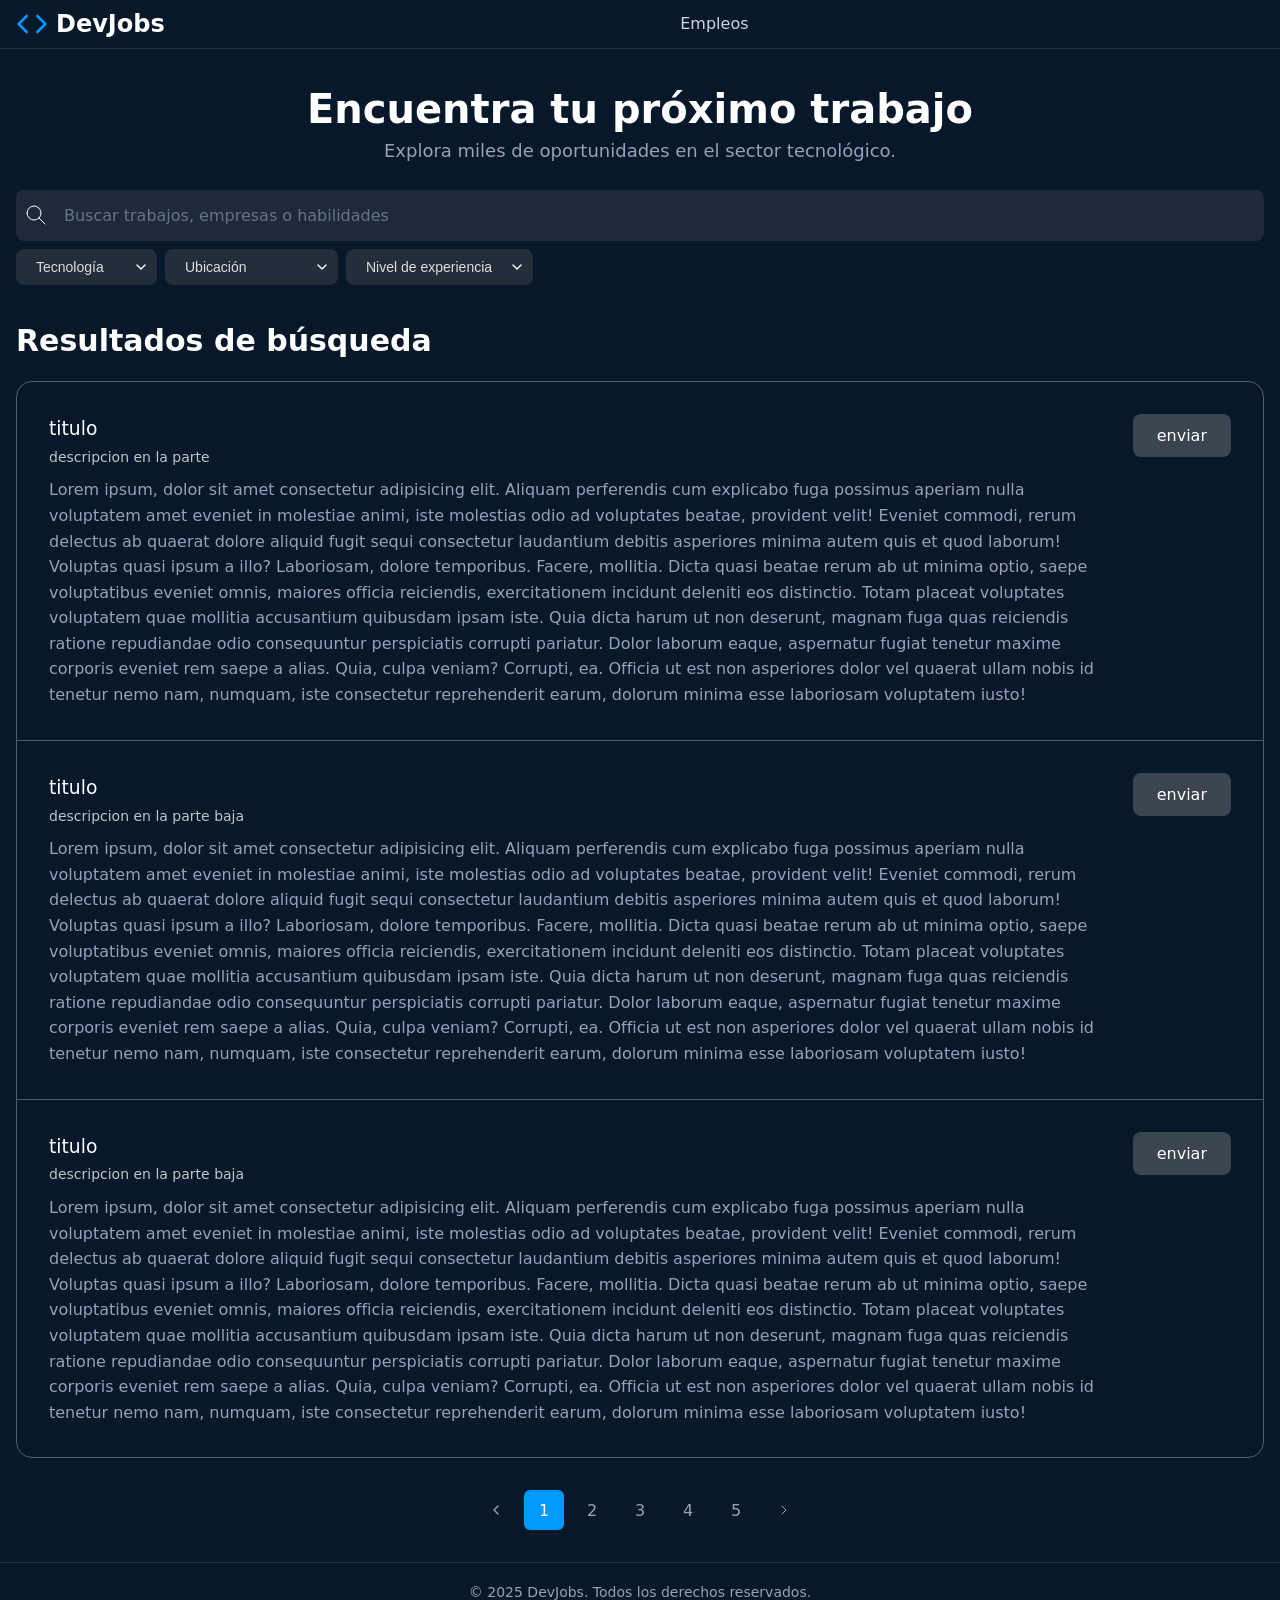
==== Ejercicio-1/empleos.html @ 97bbb2e2 "empezando con el ejercicio2" ====
<!DOCTYPE html>
<html lang="es">

<head>
  <title>DevJobs - Empleos</title>
  <meta charset="UTF-8" />
  <meta name="description" content="Listado con empleos y filtros para encontrar el trabajo de tus sueños.">

  <link rel="stylesheet" href="./styles.css" />

  <script type="module" src="./main.js"></script>
</head>

<body>
  <header>
    <h1>
      <svg fill="none" stroke="currentColor" stroke-linecap="round" stroke-linejoin="round" stroke-width="2"
        viewBox="0 0 24 24" xmlns="http://www.w3.org/2000/svg">
        <polyline points="16 18 22 12 16 6"></polyline>
        <polyline points="8 6 2 12 8 18"></polyline>
      </svg>
      DevJobs
    </h1>

    <nav>
      <!-- <a href="">
        Inicio
      </a> -->
      <a href="">Empleos</a>
    </nav>

    <div>
      <devjobs-avatar service="google" username="google.com" size="32">
      </devjobs-avatar>

      <devjobs-avatar service="google" username="netflix.com" size="32">
      </devjobs-avatar>

      <devjobs-avatar service="google" username="vercel.com" size="32">
      </devjobs-avatar>
    </div>
  </header>

  <main>
    <section class="jobs-search">
      <h1>Encuentra tu próximo trabajo</h1>
      <p>Explora miles de oportunidades en el sector tecnológico.</p>

      <form id="empleos-search-form" role="search">
        <div class="search-bar">
          <svg xmlns="http://www.w3.org/2000/svg" width="24" height="24" viewBox="0 0 24 24" fill="none"
            stroke="currentColor" stroke-width="1" stroke-linecap="round" stroke-linejoin="round"
            class="icon icon-tabler icons-tabler-outline icon-tabler-search">
            <path stroke="none" d="M0 0h24v24H0z" fill="none" />
            <path d="M10 10m-7 0a7 7 0 1 0 14 0a7 7 0 1 0 -14 0" />
            <path d="M21 21l-6 -6" />
          </svg>

          <input name="search" id="empleos-search-input" required type="text"
            placeholder="Buscar trabajos, empresas o habilidades">
        </div>

        <div class="search-filters">
          <select name="technology" id="filter-technology">
            <option value="">Tecnología</option>
            <optgroup label="Tecnologías populares">
              <option value="javascript">JavaScript</option>
              <option value="python">Python</option>
              <option value="react">React</option>
              <option value="nodejs">Node.js</option>
            </optgroup>
            <option value="java">Java</option>
            <hr />
            <option value="csharp">C#</option>
            <option value="c">C</option>
            <option value="c++">C++</option>
            <hr />
            <option value="ruby">Ruby</option>
            <option value="php">PHP</option>
          </select>

          <select name="location" id="filter-location">
            <option value="">Ubicación</option>
            <option value="remoto">Remoto</option>
            <option value="cdmx">Ciudad de México</option>
            <option value="guadalajara">Guadalajara</option>
            <option value="monterrey">Monterrey</option>
            <option value="barcelona">Barcelona</option>
          </select>

          <select name="experience-level" id="filter-experience-level">
            <option value="">Nivel de experiencia</option>
            <option value="junior">Junior</option>
            <option value="mid">Mid-level</option>
            <option value="senior">Senior</option>
            <option value="lead">Lead</option>
          </select>
        </div>
      </form>

      <span id="filter-selected-value"></span>
    </section>

    <section>
      <h2>Resultados de búsqueda</h2>

      <div class="jobs-listings">
        <!-- Aquí se insertan los empleos dinámicamente -->
         <article class="job-listing-card">
          <div>
            <h3>titulo</h3>
            <small>descripcion en la parte </small>
            <p>Lorem ipsum, dolor sit amet consectetur adipisicing elit. Aliquam perferendis cum explicabo fuga possimus aperiam nulla voluptatem amet eveniet in molestiae animi, iste molestias odio ad voluptates beatae, provident velit!
            Eveniet commodi, rerum delectus ab quaerat dolore aliquid fugit sequi consectetur laudantium debitis asperiores minima autem quis et quod laborum! Voluptas quasi ipsum a illo? Laboriosam, dolore temporibus. Facere, mollitia.
            Dicta quasi beatae rerum ab ut minima optio, saepe voluptatibus eveniet omnis, maiores officia reiciendis, exercitationem incidunt deleniti eos distinctio. Totam placeat voluptates voluptatem quae mollitia accusantium quibusdam ipsam iste.
            Quia dicta harum ut non deserunt, magnam fuga quas reiciendis ratione repudiandae odio consequuntur perspiciatis corrupti pariatur. Dolor laborum eaque, aspernatur fugiat tenetur maxime corporis eveniet rem saepe a alias.
            Quia, culpa veniam? Corrupti, ea. Officia ut est non asperiores dolor vel quaerat ullam nobis id tenetur nemo nam, numquam, iste consectetur reprehenderit earum, dolorum minima esse laboriosam voluptatem iusto!</p>
          </div>
          <button type="submit">enviar</button>
          
         </article>
         <article class="job-listing-card">
          <div>
            <h3>titulo</h3>
            <small>descripcion en la parte baja</small>
            <p>Lorem ipsum, dolor sit amet consectetur adipisicing elit. Aliquam perferendis cum explicabo fuga possimus aperiam nulla voluptatem amet eveniet in molestiae animi, iste molestias odio ad voluptates beatae, provident velit!
            Eveniet commodi, rerum delectus ab quaerat dolore aliquid fugit sequi consectetur laudantium debitis asperiores minima autem quis et quod laborum! Voluptas quasi ipsum a illo? Laboriosam, dolore temporibus. Facere, mollitia.
            Dicta quasi beatae rerum ab ut minima optio, saepe voluptatibus eveniet omnis, maiores officia reiciendis, exercitationem incidunt deleniti eos distinctio. Totam placeat voluptates voluptatem quae mollitia accusantium quibusdam ipsam iste.
            Quia dicta harum ut non deserunt, magnam fuga quas reiciendis ratione repudiandae odio consequuntur perspiciatis corrupti pariatur. Dolor laborum eaque, aspernatur fugiat tenetur maxime corporis eveniet rem saepe a alias.
            Quia, culpa veniam? Corrupti, ea. Officia ut est non asperiores dolor vel quaerat ullam nobis id tenetur nemo nam, numquam, iste consectetur reprehenderit earum, dolorum minima esse laboriosam voluptatem iusto!</p>
          </div>
          <button type="submit">enviar</button>
         </article>
         <article class="job-listing-card">
          <div>
            <h3>titulo</h3>
            <small>descripcion en la parte baja</small>
            <p>Lorem ipsum, dolor sit amet consectetur adipisicing elit. Aliquam perferendis cum explicabo fuga possimus aperiam nulla voluptatem amet eveniet in molestiae animi, iste molestias odio ad voluptates beatae, provident velit!
            Eveniet commodi, rerum delectus ab quaerat dolore aliquid fugit sequi consectetur laudantium debitis asperiores minima autem quis et quod laborum! Voluptas quasi ipsum a illo? Laboriosam, dolore temporibus. Facere, mollitia.
            Dicta quasi beatae rerum ab ut minima optio, saepe voluptatibus eveniet omnis, maiores officia reiciendis, exercitationem incidunt deleniti eos distinctio. Totam placeat voluptates voluptatem quae mollitia accusantium quibusdam ipsam iste.
            Quia dicta harum ut non deserunt, magnam fuga quas reiciendis ratione repudiandae odio consequuntur perspiciatis corrupti pariatur. Dolor laborum eaque, aspernatur fugiat tenetur maxime corporis eveniet rem saepe a alias.
            Quia, culpa veniam? Corrupti, ea. Officia ut est non asperiores dolor vel quaerat ullam nobis id tenetur nemo nam, numquam, iste consectetur reprehenderit earum, dolorum minima esse laboriosam voluptatem iusto!</p>
          </div>
          <button type="submit">enviar</button>
          
         </article>
         
      </div>

      <nav class="pagination">
        <a href="#"><svg width="16" height="16" viewBox="0 0 24 24" fill="none" stroke="currentColor" stroke-width="2"
            stroke-linecap="round" stroke-linejoin="round">
            <path stroke="none" d="M0 0h24v24H0z" fill="none" />
            <path d="M15 6l-6 6l6 6" />
          </svg></a>
        <a class="is-active" href="#">1</a>
        <a href="#">2</a>
        <a href="#">3</a>
        <a href="#">4</a>
        <a href="#">5</a>
        <a href="#"><svg width="16" height="16" viewBox="0 0 24 24" fill="none" stroke="currentColor" stroke-width="1.5"
            stroke-linecap="round" stroke-linejoin="round"
            class="icon icon-tabler icons-tabler-outline icon-tabler-chevron-right">
            <path stroke="none" d="M0 0h24v24H0z" fill="none" />
            <path d="M9 6l6 6l-6 6" />
          </svg></a>
      </nav>
    </section>
  </main>

  <footer style="padding-bottom: 2000px;">
    <small>&copy; 2025 DevJobs. Todos los derechos reservados.</small>
  </footer>
</body>

</html>
---- Ejercicio-1/styles.css ----
* {
  margin: 0;
  padding: 0;
  box-sizing: border-box;
}






:root {
  --primary: #3b4550;
  --primary-dark: #0a3d66;
  --primary-hover: #0d5ba8;
  --primary-light: #09f;
  --background: #06182a;
  --text-primary: #ffffff;
  --text-secondary: #cbd5e1;
  --text-muted: #94a3b8;
  --border: rgba(255, 255, 255, 0.1);
  --card-bg: #1e293b;
  --shadow: rgba(0, 0, 0, 0.3);
  --input-bg: #1e293b;
  --hsla-example: hsla(210, 100%, 56%, 1);
}










@font-face {
  font-family: 'Inter Variable';
  font-style: normal;
  font-display: swap;
  font-weight: 100 900;
  src: url(https://cdn.jsdelivr.net/fontsource/fonts/inter:vf@latest/latin-wght-normal.woff2) format('woff2-variations');
  unicode-range: U+0000-00FF,U+0131,U+0152-0153,U+02BB-02BC,U+02C6,U+02DA,U+02DC,U+0304,U+0308,U+0329,U+2000-206F,U+20AC,U+2122,U+2191,U+2193,U+2212,U+2215,U+FEFF,U+FFFD;
}










body {
  font-family: system-ui;
  background-color: var(--background);
  color: var(--text-primary);
  min-height: 100vh;
  display: flex;
  flex-direction: column;
  line-height: 1.6;
}



select {
  padding: 0.625rem 1.25rem;
  background-color: #242d3a;
  border: 0;
  border-radius: 0.5rem;
  font-size: 0.875rem;
  color: #ddd;
  cursor: pointer;
  transition: all 0.2s;
  appearance: none;
  background-image: url("data:image/svg+xml,%3Csvg xmlns='http://www.w3.org/2000/svg' width='16' height='16' viewBox='0 0 24 24' fill='none' stroke='white' stroke-width='2' stroke-linecap='round' stroke-linejoin='round'%3E%3Cpolyline points='6 9 12 15 18 9'/%3E%3C/svg%3E");
  background-repeat: no-repeat;
  background-position: right 0.5rem center;
  padding-right: 2.5rem;

  &:hover {
    background-color: var(--primary-hover);
    color: white;
  }

  &:focus {
    outline: 2px solid #1173d4;
    outline-offset: 2px;
  }
}









/* Títulos principales */
h1 {
  font-size: 1.5rem;
  line-height: 1.2;
  text-wrap: balance;
  display: flex;
  align-items: center;
  gap: 0.5rem;

  svg {
    width: 2rem;
    height: 2rem;
    color: var(--primary-light);
  }
}

h1 + p {
  text-wrap: balance;
  margin-bottom: 2rem
}

/* Header */
header {
  border-bottom: 1px solid var(--border);
  background: var(--background);
  padding: .5rem 1rem;
  display: flex;
  align-items: center;
  justify-content: space-between;
  gap: 2rem;

  h2 {
    font-size: 1.25rem;
    font-weight: 700;
    color: var(--text-primary);
  }
}

/* Navegación del header a otras páginas */
nav {
  align-items: center;
  gap: 1rem;
  display: flex;

  a {
    text-decoration: none;
    color: var(--text-secondary);
    transition: color 0.2s;
    font-weight: 500;

    &:hover, &:focus {
      color: var(--primary);
      outline: none;
    }
  }
}

/* Botones del Header */
header div a {
  padding: 0.5rem 1rem;
  border-radius: 0.5rem;
  background-color: #334155;
  color: var(--text-primary);
  display: inline-block;
  font-size: 0.875rem;
  font-weight: 700;
  text-decoration: none;
  /* TODO */
}

/* Hero */
main > section:nth-child(1) {
  height: 500px;
  text-align: center;
  display: flex;
  flex-direction: column;
  justify-content: center;
  align-items: center;

  h1 {
    padding-top: 36px;
  }

  & > img {
    position: absolute;
    width: 100%;
    height: 100%;
    object-fit: cover;
    z-index: -1;
    left: 0;
    right: 0;
    mask-image: linear-gradient(to bottom, rgba(16, 25, 34, 1) 5%, rgba(16, 25, 34, 0) 80%);
  }
}

/* Formulario de Búsqueda */
form {
  max-width: 42rem;
  width: 100%;
  margin: 0 auto;
  padding-inline: 1rem;
}

form > div {
  display: flex;
  align-items: center;
  background-color: var(--input-bg);
  border-radius: 0.5rem;
  box-shadow: 0 10px 15px -3px var(--shadow);
  padding: 0.5rem;
  gap: 0.5rem;
}

form span {
  padding-left: 0.75rem;
  color: var(--text-muted);
  display: flex;
  align-items: center;
  flex-shrink: 0;
}

form input[type="text"] {
  flex: 1;
  background: transparent;
  border: none;
  outline: none;
  color: var(--text-primary);
  padding: 0.75rem 0.5rem;
  font-size: 1rem;
  font-family: inherit;
}

form input[type="text"]::placeholder {
  color: #64748b;
}

button {
  padding: 0.75rem 1.5rem;
  border-radius: 0.5rem;
  background-color: var(--primary);
  color: white;
  font-weight: 400;
  border: none;
  cursor: pointer;
  transition: all 0.2s;
  font-family: inherit;
  font-size: 1rem;
  white-space: nowrap;

  &:hover, /* pseudo-clase que significa que el ratón está encima */
  &:focus { /* pseudo-clase que significa que el elemento tiene el foco */
    background-color: var(--primary-hover);
    outline: 2px solid white;
    outline-offset: 2px;
  }

  &:active { 
    transform: scale(0.90)
  }

  &:disabled {
    opacity: .5;
    pointer-events: none;
  }
}

/* Features Section */
main > section:nth-child(2) {
  padding-inline: 1rem;
  background-color: var(--background);
  padding-top: 2rem;

  & > header {
    gap: 2px;
    flex-direction: column;

    h2 {
      margin-bottom: 0;
    }

    p {
      opacity: .75;
    }
  }

  & > div {
    max-width: 1280px;
    margin: 0 auto;
  }
}

main > section:nth-child(2) h2 {
  font-size: 1.875rem;
  font-weight: 700;
  color: var(--text-primary);
  margin-bottom: 1rem;
}

main > section:nth-child(2) > div > div:first-child > p {
  font-size: 1.125rem;
  color: var(--text-muted);
  max-width: 42rem;
  margin: 0 auto;
}

/* Grid de Features */
main > section:nth-child(2) footer {
  display: grid;
  grid-template-columns: repeat(auto-fit, minmax(280px, 1fr));
  gap: 16px
}

/* Feature Cards */
/* article {
  background-color: var(--card-bg);
  padding: 2rem;
  margin-bottom: 16px;
  border-radius: 0.5rem;                   
  box-shadow: 0px 1px 3px 0 var(--shadow); 

  svg {
    color: var(--primary-light);          
    background: rgba(0, 153, 255, 0.3);  
    border-radius: 9999px;               
    width: 64px;                         
    height: 64px;                        
    padding: 16px;                       
  }

  h3 {
    font-weight: 500;
  }

  p {
    color: var(--text-muted);
  }
} */

/* Footer */
footer {
  background-color: var(--background);
  border-top: 1px solid var(--border);
  text-align: center;
  padding: 16px;

  small {
    color: var(--text-muted);
    font-size: 0.875rem;
  }
}

article {
  background-color: var(--card-bg);
  padding: 2rem;
  margin-bottom: 16px;
  border-radius: 0.5rem;
  box-shadow: 0px 1px 3px 0px rgba(0, 0, 0, 0.5);

  svg {
    color: var(--primary-light);
    background: rgba(0, 153, 255, .3);
    width: 64px;
    height: 64px;
    border-radius: 100%;
    padding: 16px;
  }

  p {
    color: var(--text-muted);
  }

  h3 {
    font-weight: 500;
  }
}

/* Jobs Search */
.jobs-search {
  margin: 0;
  padding: 0;
  height: auto !important;

  h1 {
    font-size: 2.5rem;
    margin-bottom: .25rem;
  }

  p {
    font-size: 1.125rem;
    color: var(--text-muted);
    margin-bottom: 1.5rem;
  }

  .search-bar {
    background: var(--input-bg);
    padding: .25rem .5rem;
  }

  .search-filters {
    display: flex;
    flex-wrap: wrap;
    margin-top: .5rem;
  }

  form {
    width: 100%;
    max-width: 1280px;
  }

  form div {
    background: none;
    box-shadow: none;
    padding: 0;
  }
}

.jobs-listings {
  border: 1px solid rgba(255, 255, 255, .3);
  border-radius: 1rem;

  .job-listing-card {
    background: none;
    box-shadow: none;
    border-radius: 0;
    border-bottom: 1px solid rgba(255, 255, 255, .3);
    margin: 0;

    display: flex; /* valor original */
    align-items: start;
    gap: 1rem;

    &.is-hidden {
      display: none;
    }

    small {
      font-size: .875rem;
      opacity: .75;
    }

    p {
      margin-top: 0.5rem
    }

    &:last-child {
      border-bottom: none;
    }
  }
}

.pagination {
  display: flex;
  justify-content: center;
  gap: 0.5rem;
  margin-block: 2rem;

  a {
    display: flex;
    align-items: center;
    justify-content: center;
    width: 2.5rem;
    height: 2.5rem;
    text-decoration: none;
    color: var(--text-muted);
    border-radius: 0.375rem;
    transition: all .3s;

    &:hover, &:focus {
      background-color: #fff;
    }

    &:active {
      transform: scale(0.90);
    }

    &.is-active {
      background-color: var(--primary-light);
      color: white;
      pointer-events: none;
    }
  }
}

.button-apply-job {
  background: #09f;

  &.is-applied {
    background: #4caf50;
    pointer-events: none;
  }
}
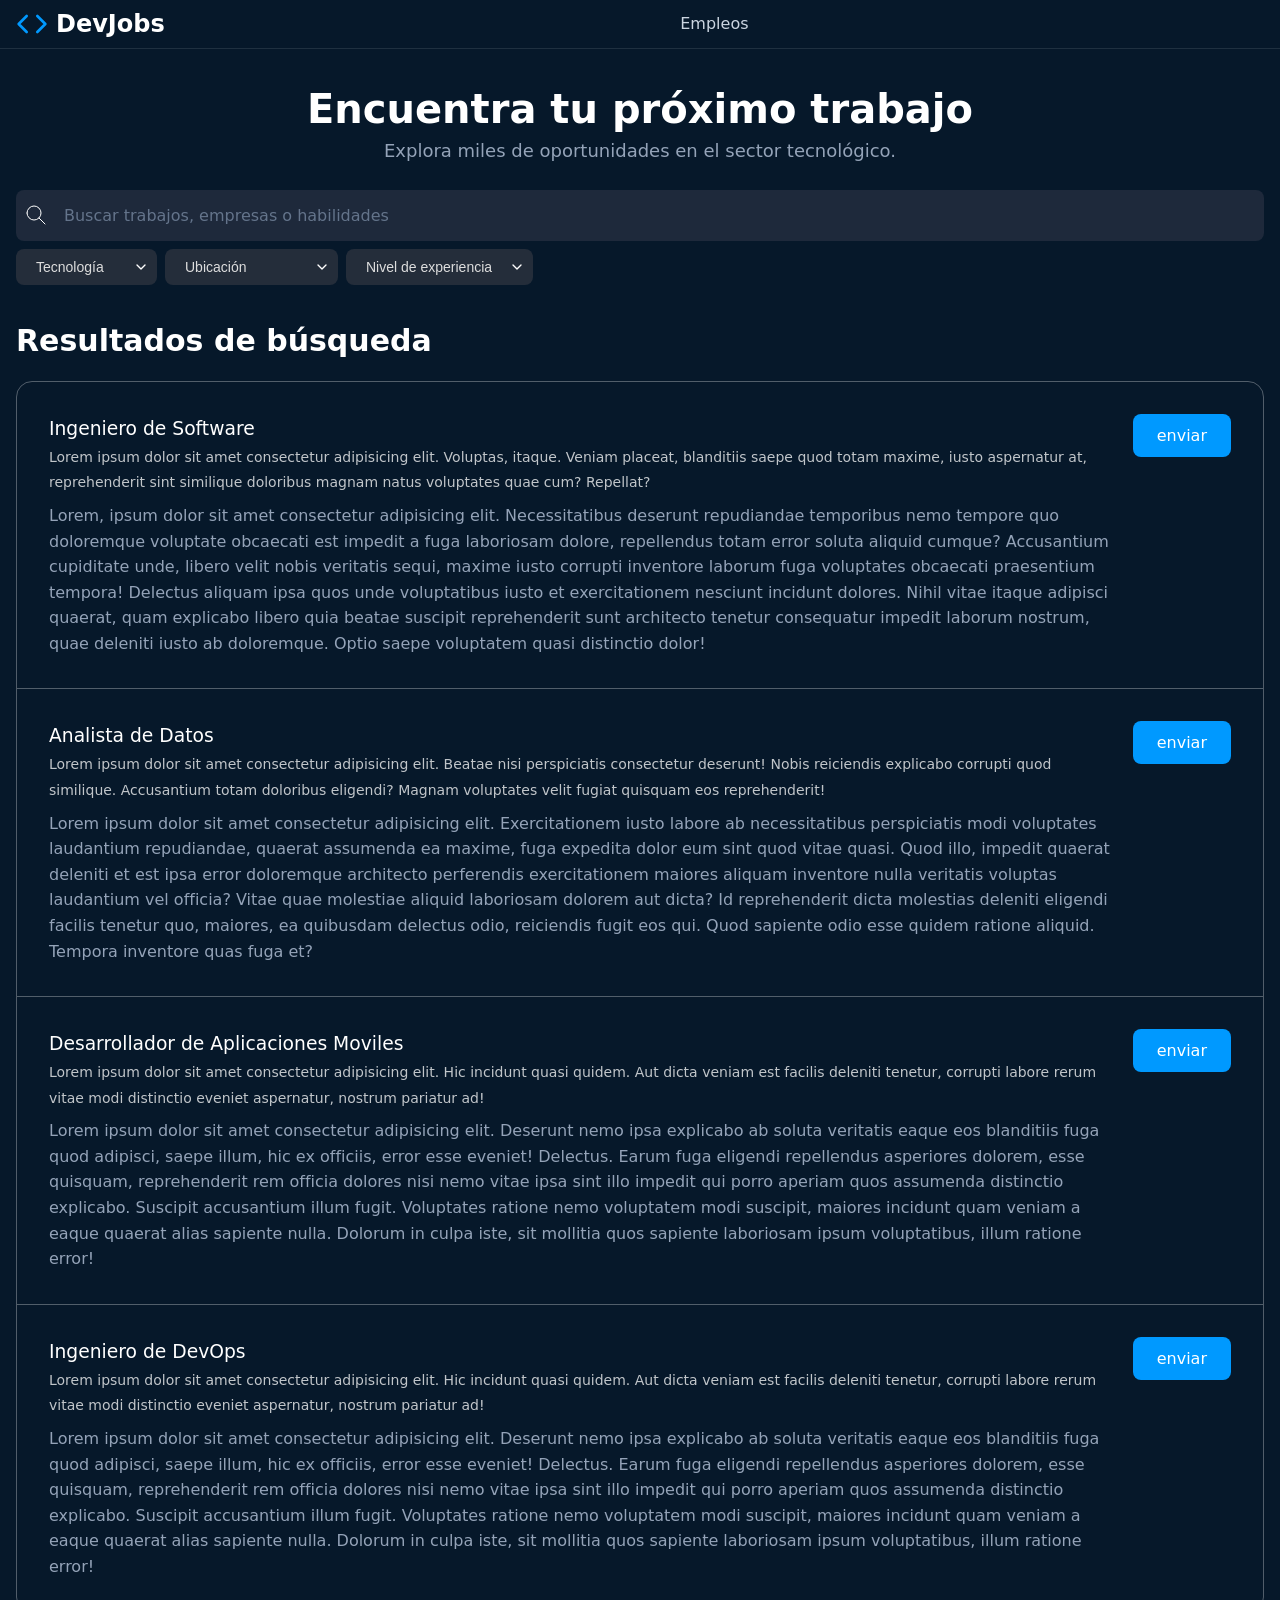
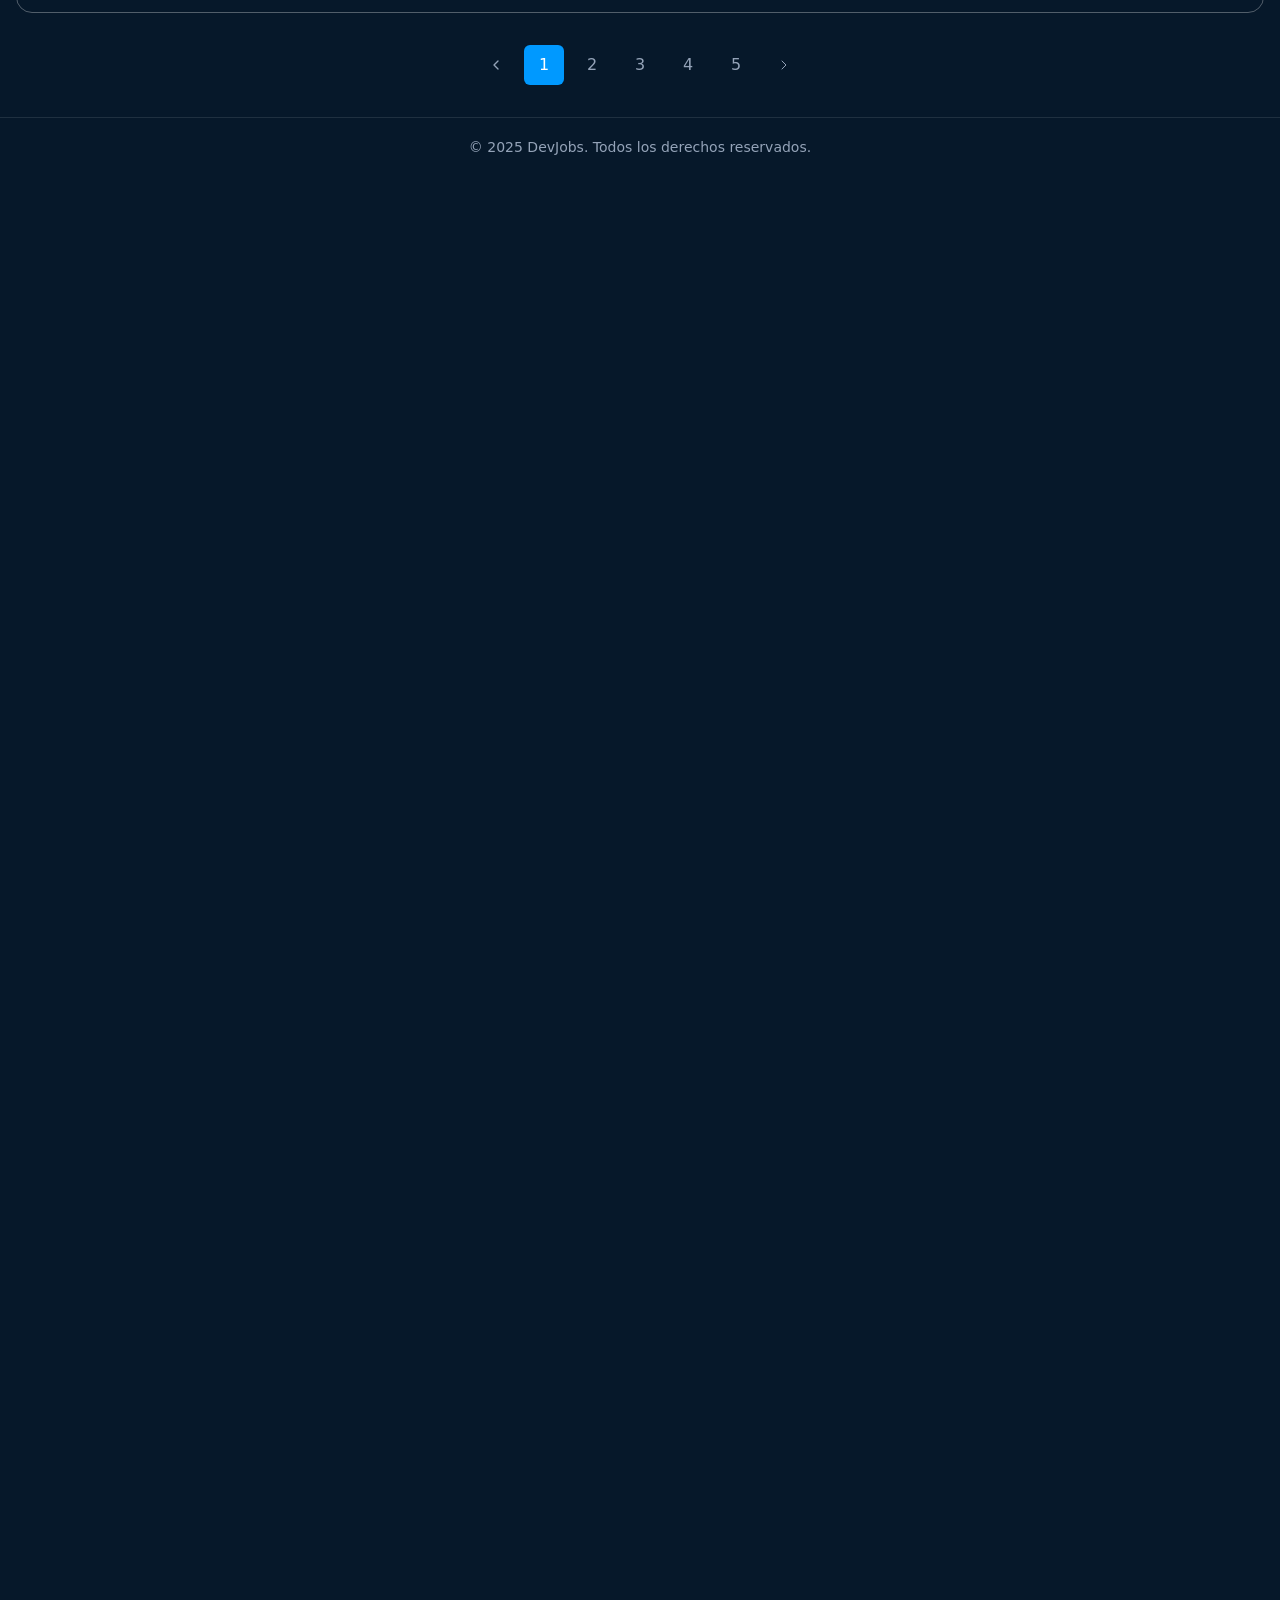
==== commit 1111797f: "areglo a medias" ====
--- a/Ejercicio-1/empleos.html
+++ b/Ejercicio-1/empleos.html
@@ -108,42 +108,51 @@
         <!-- Aquí se insertan los empleos dinámicamente -->
          <article class="job-listing-card">
           <div>
-            <h3>titulo</h3>
-            <small>descripcion en la parte </small>
-            <p>Lorem ipsum, dolor sit amet consectetur adipisicing elit. Aliquam perferendis cum explicabo fuga possimus aperiam nulla voluptatem amet eveniet in molestiae animi, iste molestias odio ad voluptates beatae, provident velit!
-            Eveniet commodi, rerum delectus ab quaerat dolore aliquid fugit sequi consectetur laudantium debitis asperiores minima autem quis et quod laborum! Voluptas quasi ipsum a illo? Laboriosam, dolore temporibus. Facere, mollitia.
-            Dicta quasi beatae rerum ab ut minima optio, saepe voluptatibus eveniet omnis, maiores officia reiciendis, exercitationem incidunt deleniti eos distinctio. Totam placeat voluptates voluptatem quae mollitia accusantium quibusdam ipsam iste.
-            Quia dicta harum ut non deserunt, magnam fuga quas reiciendis ratione repudiandae odio consequuntur perspiciatis corrupti pariatur. Dolor laborum eaque, aspernatur fugiat tenetur maxime corporis eveniet rem saepe a alias.
-            Quia, culpa veniam? Corrupti, ea. Officia ut est non asperiores dolor vel quaerat ullam nobis id tenetur nemo nam, numquam, iste consectetur reprehenderit earum, dolorum minima esse laboriosam voluptatem iusto!</p>
+            <h3>Ingeniero de Software</h3>
+            <small>Lorem ipsum dolor sit amet consectetur adipisicing elit. Voluptas, itaque. Veniam placeat, blanditiis saepe quod totam maxime, iusto aspernatur at, reprehenderit sint similique doloribus magnam natus voluptates quae cum? Repellat?</small>
+            <p>Lorem, ipsum dolor sit amet consectetur adipisicing elit. Necessitatibus deserunt repudiandae temporibus nemo tempore quo doloremque voluptate obcaecati est impedit a fuga laboriosam dolore, repellendus totam error soluta aliquid cumque?
+            Accusantium cupiditate unde, libero velit nobis veritatis sequi, maxime iusto corrupti inventore laborum fuga voluptates obcaecati praesentium tempora! Delectus aliquam ipsa quos unde voluptatibus iusto et exercitationem nesciunt incidunt dolores.
+            Nihil vitae itaque adipisci quaerat, quam explicabo libero quia beatae suscipit reprehenderit sunt architecto tenetur consequatur impedit laborum nostrum, quae deleniti iusto ab doloremque. Optio saepe voluptatem quasi distinctio dolor!</p>
           </div>
-          <button type="submit">enviar</button>
+          <button type="submit"  class="button-apply-job">enviar</button>
           
+
          </article>
          <article class="job-listing-card">
           <div>
-            <h3>titulo</h3>
-            <small>descripcion en la parte baja</small>
-            <p>Lorem ipsum, dolor sit amet consectetur adipisicing elit. Aliquam perferendis cum explicabo fuga possimus aperiam nulla voluptatem amet eveniet in molestiae animi, iste molestias odio ad voluptates beatae, provident velit!
-            Eveniet commodi, rerum delectus ab quaerat dolore aliquid fugit sequi consectetur laudantium debitis asperiores minima autem quis et quod laborum! Voluptas quasi ipsum a illo? Laboriosam, dolore temporibus. Facere, mollitia.
-            Dicta quasi beatae rerum ab ut minima optio, saepe voluptatibus eveniet omnis, maiores officia reiciendis, exercitationem incidunt deleniti eos distinctio. Totam placeat voluptates voluptatem quae mollitia accusantium quibusdam ipsam iste.
-            Quia dicta harum ut non deserunt, magnam fuga quas reiciendis ratione repudiandae odio consequuntur perspiciatis corrupti pariatur. Dolor laborum eaque, aspernatur fugiat tenetur maxime corporis eveniet rem saepe a alias.
-            Quia, culpa veniam? Corrupti, ea. Officia ut est non asperiores dolor vel quaerat ullam nobis id tenetur nemo nam, numquam, iste consectetur reprehenderit earum, dolorum minima esse laboriosam voluptatem iusto!</p>
+            <h3>Analista de Datos</h3>
+            <small>Lorem ipsum dolor sit amet consectetur adipisicing elit. Beatae nisi perspiciatis consectetur deserunt! Nobis reiciendis explicabo corrupti quod similique. Accusantium totam doloribus eligendi? Magnam voluptates velit fugiat quisquam eos reprehenderit!</small>
+            <p>Lorem ipsum dolor sit amet consectetur adipisicing elit. Exercitationem iusto labore ab necessitatibus perspiciatis modi voluptates laudantium repudiandae, quaerat assumenda ea maxime, fuga expedita dolor eum sint quod vitae quasi.
+            Quod illo, impedit quaerat deleniti et est ipsa error doloremque architecto perferendis exercitationem maiores aliquam inventore nulla veritatis voluptas laudantium vel officia? Vitae quae molestiae aliquid laboriosam dolorem aut dicta?
+            Id reprehenderit dicta molestias deleniti eligendi facilis tenetur quo, maiores, ea quibusdam delectus odio, reiciendis fugit eos qui. Quod sapiente odio esse quidem ratione aliquid. Tempora inventore quas fuga et?</p>
           </div>
-          <button type="submit">enviar</button>
+          <button type="submit" class="button-apply-job">enviar</button>
          </article>
+
+
          <article class="job-listing-card">
           <div>
-            <h3>titulo</h3>
-            <small>descripcion en la parte baja</small>
-            <p>Lorem ipsum, dolor sit amet consectetur adipisicing elit. Aliquam perferendis cum explicabo fuga possimus aperiam nulla voluptatem amet eveniet in molestiae animi, iste molestias odio ad voluptates beatae, provident velit!
-            Eveniet commodi, rerum delectus ab quaerat dolore aliquid fugit sequi consectetur laudantium debitis asperiores minima autem quis et quod laborum! Voluptas quasi ipsum a illo? Laboriosam, dolore temporibus. Facere, mollitia.
-            Dicta quasi beatae rerum ab ut minima optio, saepe voluptatibus eveniet omnis, maiores officia reiciendis, exercitationem incidunt deleniti eos distinctio. Totam placeat voluptates voluptatem quae mollitia accusantium quibusdam ipsam iste.
-            Quia dicta harum ut non deserunt, magnam fuga quas reiciendis ratione repudiandae odio consequuntur perspiciatis corrupti pariatur. Dolor laborum eaque, aspernatur fugiat tenetur maxime corporis eveniet rem saepe a alias.
-            Quia, culpa veniam? Corrupti, ea. Officia ut est non asperiores dolor vel quaerat ullam nobis id tenetur nemo nam, numquam, iste consectetur reprehenderit earum, dolorum minima esse laboriosam voluptatem iusto!</p>
+            <h3>Desarrollador de Aplicaciones Moviles</h3>
+            <small>Lorem ipsum dolor sit amet consectetur adipisicing elit. Hic incidunt quasi quidem. Aut dicta veniam est facilis deleniti tenetur, corrupti labore rerum vitae modi distinctio eveniet aspernatur, nostrum pariatur ad!</small>
+            <p>Lorem ipsum dolor sit amet consectetur adipisicing elit. Deserunt nemo ipsa explicabo ab soluta veritatis eaque eos blanditiis fuga quod adipisci, saepe illum, hic ex officiis, error esse eveniet! Delectus.
+            Earum fuga eligendi repellendus asperiores dolorem, esse quisquam, reprehenderit rem officia dolores nisi nemo vitae ipsa sint illo impedit qui porro aperiam quos assumenda distinctio explicabo. Suscipit accusantium illum fugit.
+            Voluptates ratione nemo voluptatem modi suscipit, maiores incidunt quam veniam a eaque quaerat alias sapiente nulla. Dolorum in culpa iste, sit mollitia quos sapiente laboriosam ipsum voluptatibus, illum ratione error!</p>
           </div>
-          <button type="submit">enviar</button>
-          
+          <button type="submit" class="button-apply-job">enviar</button>
          </article>
+
+
+         <article class="job-listing-card">
+          <div>
+            <h3>Ingeniero de DevOps</h3>
+            <small>Lorem ipsum dolor sit amet consectetur adipisicing elit. Hic incidunt quasi quidem. Aut dicta veniam est facilis deleniti tenetur, corrupti labore rerum vitae modi distinctio eveniet aspernatur, nostrum pariatur ad!</small>
+            <p>Lorem ipsum dolor sit amet consectetur adipisicing elit. Deserunt nemo ipsa explicabo ab soluta veritatis eaque eos blanditiis fuga quod adipisci, saepe illum, hic ex officiis, error esse eveniet! Delectus.
+            Earum fuga eligendi repellendus asperiores dolorem, esse quisquam, reprehenderit rem officia dolores nisi nemo vitae ipsa sint illo impedit qui porro aperiam quos assumenda distinctio explicabo. Suscipit accusantium illum fugit.
+            Voluptates ratione nemo voluptatem modi suscipit, maiores incidunt quam veniam a eaque quaerat alias sapiente nulla. Dolorum in culpa iste, sit mollitia quos sapiente laboriosam ipsum voluptatibus, illum ratione error!</p>
+          </div>
+          <button type="submit" class="button-apply-job">enviar</button>
+         </article>
+         
          
       </div>
 
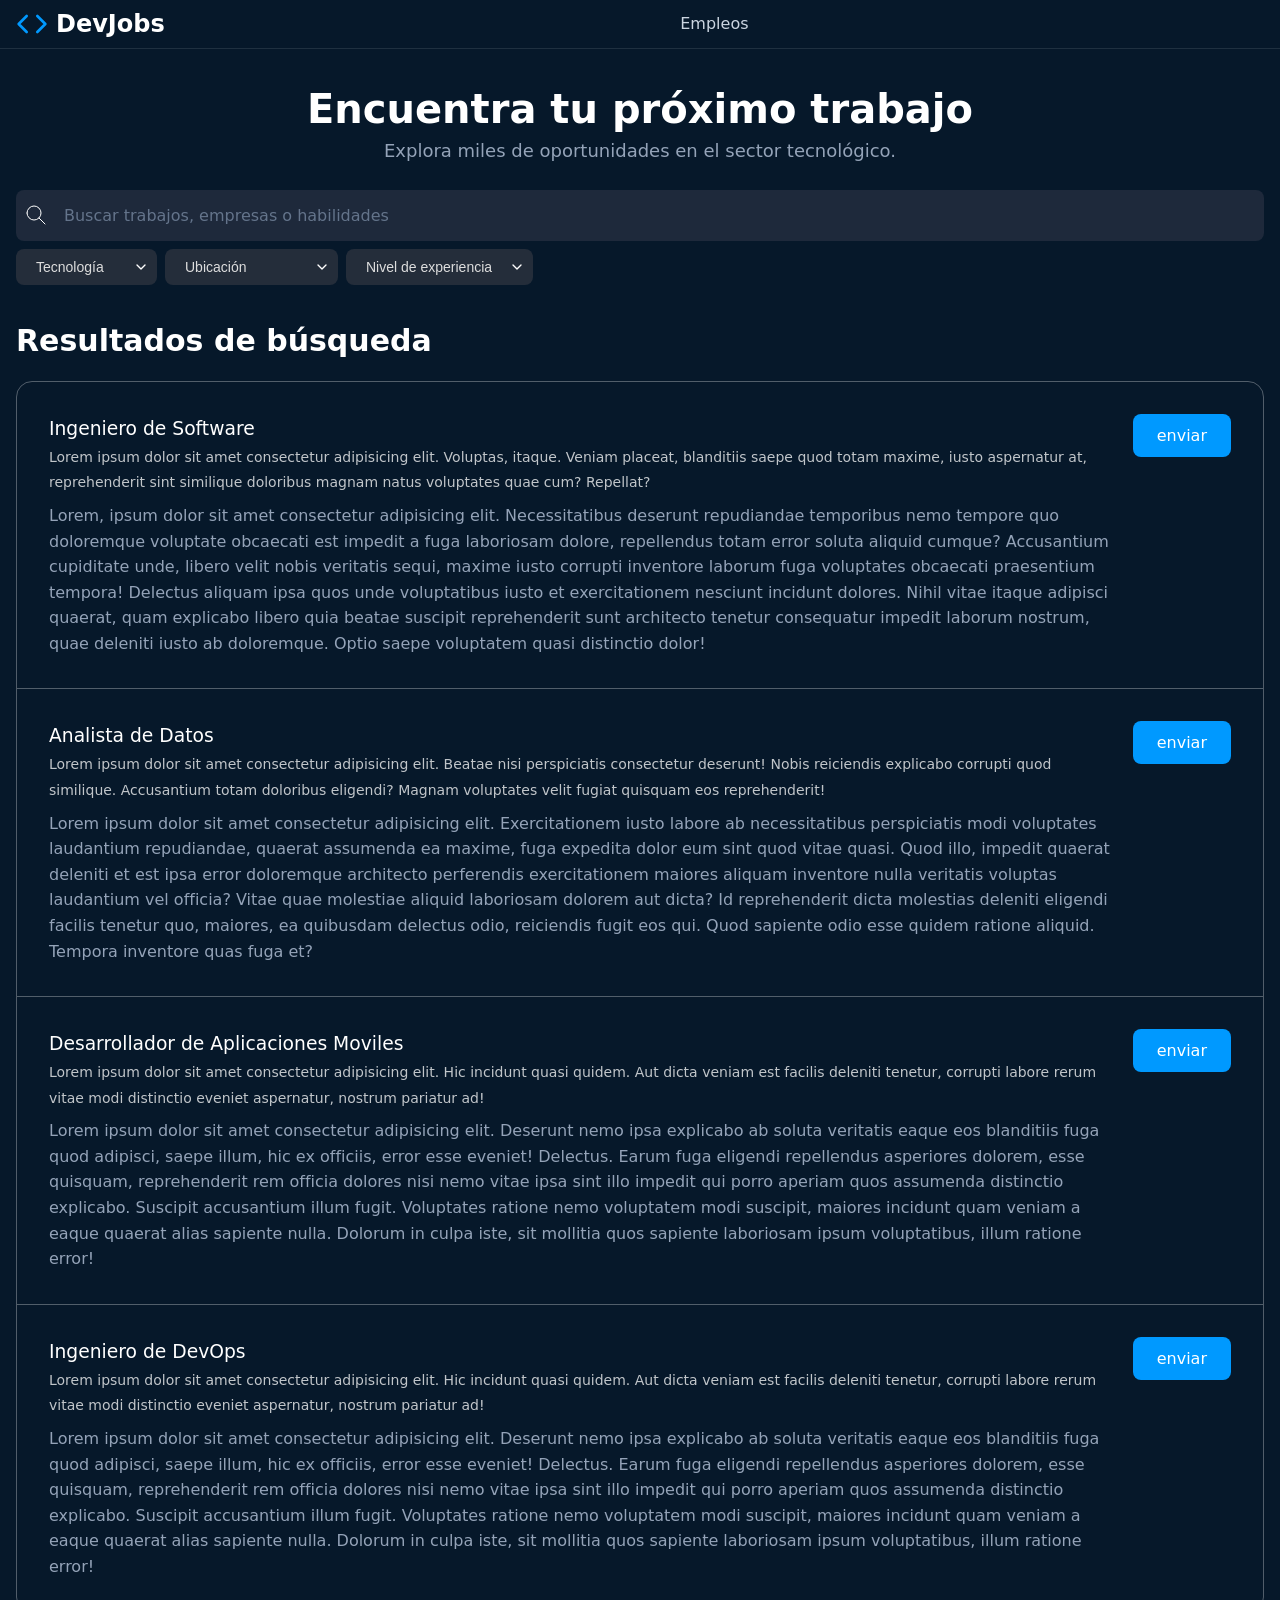
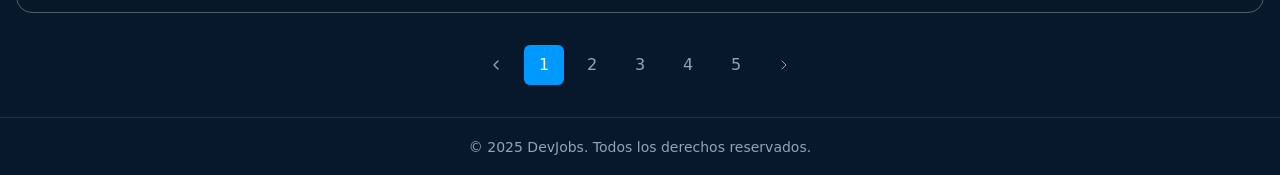
==== commit 8bdec3d0: "organizando ejercicio 1 y planteando cambios" ====
--- a/Ejercicio-1/empleos.html
+++ b/Ejercicio-1/empleos.html
@@ -162,6 +162,14 @@
             <path stroke="none" d="M0 0h24v24H0z" fill="none" />
             <path d="M15 6l-6 6l6 6" />
           </svg></a>
+          <!--
+      <ul>
+        <li></li>
+        <li></li>
+        <li></li>
+        <li></li>
+      </ul>
+      -->
         <a class="is-active" href="#">1</a>
         <a href="#">2</a>
         <a href="#">3</a>
@@ -177,7 +185,7 @@
     </section>
   </main>
 
-  <footer style="padding-bottom: 2000px;">
+  <footer>
     <small>&copy; 2025 DevJobs. Todos los derechos reservados.</small>
   </footer>
 </body>
--- a/Ejercicio-1/styles.css
+++ b/Ejercicio-1/styles.css
@@ -1,12 +1,9 @@
+/*organizar el css en archivos 1 global y varios para los diferentes archivos html , para no tener tantas lineas de codigo en el css */
 * {
   margin: 0;
   padding: 0;
   box-sizing: border-box;
 }
-
-
-
-
 
 
 :root {
@@ -33,7 +30,6 @@
 
 
 
-
 @font-face {
   font-family: 'Inter Variable';
   font-style: normal;
@@ -45,13 +41,6 @@
 
 
 
-
-
-
-
-
-
-
 body {
   font-family: system-ui;
   background-color: var(--background);
@@ -61,6 +50,9 @@
   flex-direction: column;
   line-height: 1.6;
 }
+
+
+/*lo de arriba es global*/
 
 
 
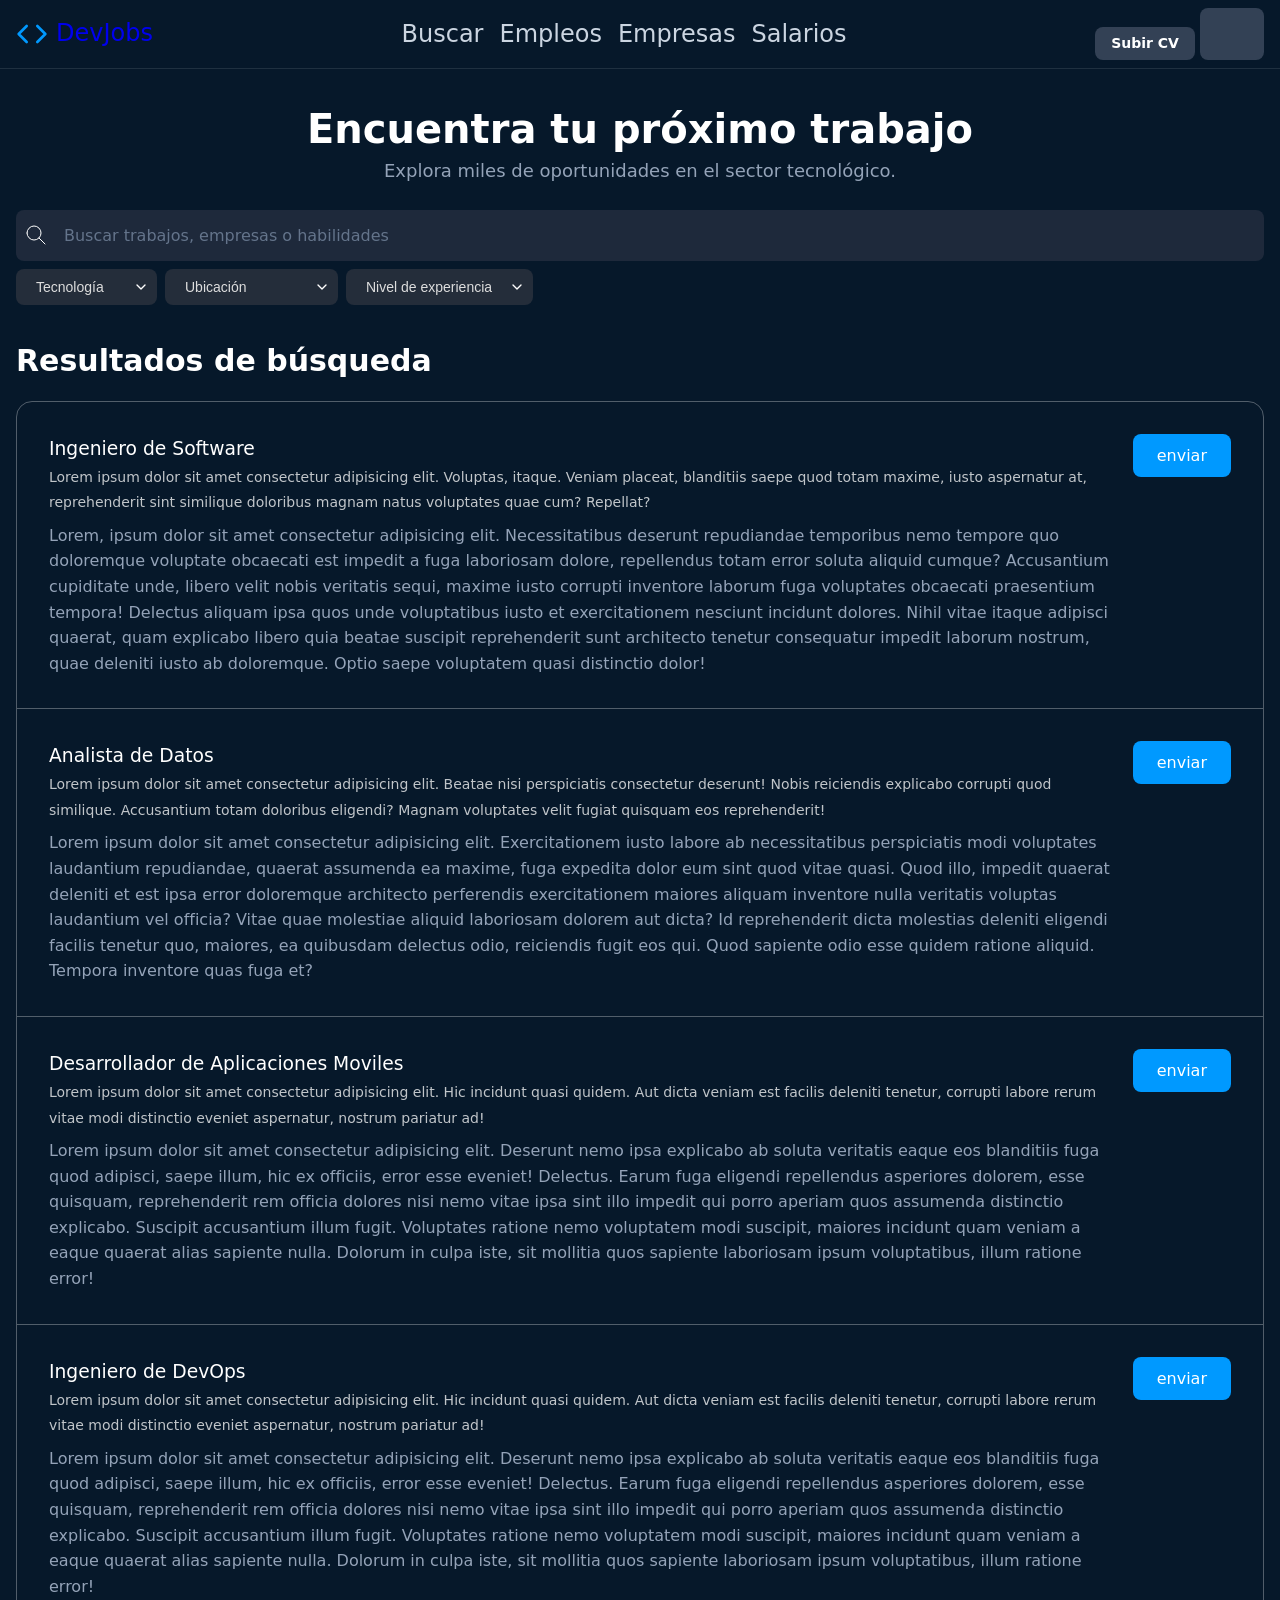
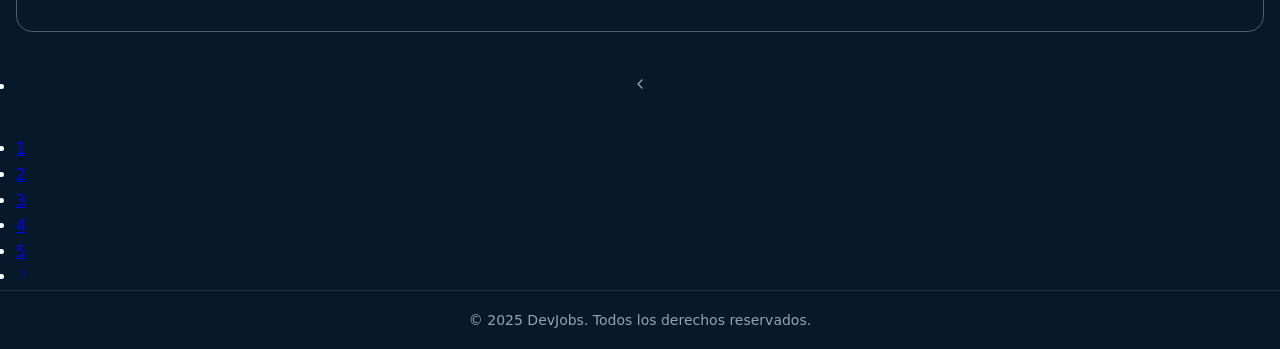
==== commit 914b93f0: "reestructurando" ====
--- a/Ejercicio-1/empleos.html
+++ b/Ejercicio-1/empleos.html
@@ -2,44 +2,43 @@
 <html lang="es">
 
 <head>
-  <title>DevJobs - Empleos</title>
+  <title>DevJobs - Resultados de Búsqueda</title>
   <meta charset="UTF-8" />
   <meta name="description" content="Listado con empleos y filtros para encontrar el trabajo de tus sueños.">
 
   <link rel="stylesheet" href="./styles.css" />
 
-  <script type="module" src="./main.js"></script>
+  <link rel="stylesheet" href="assets/styles/stylesGlobales.css" />
+  <link rel="stylesheet" href="assets/styles/empleos.css">
 </head>
 
 <body>
   <header>
-    <h1>
+    <a href="#top">
       <svg fill="none" stroke="currentColor" stroke-linecap="round" stroke-linejoin="round" stroke-width="2"
         viewBox="0 0 24 24" xmlns="http://www.w3.org/2000/svg">
         <polyline points="16 18 22 12 16 6"></polyline>
         <polyline points="8 6 2 12 8 18"></polyline>
       </svg>
       DevJobs
-    </h1>
+    </a>
 
     <nav>
-      <!-- <a href="">
-        Inicio
-      </a> -->
-      <a href="">Empleos</a>
+      <ul>
+        <li><a href="">Buscar</a></li>
+        <li><a href="empleos.html">Empleos</a></li>
+        <li><a href="">Empresas</a></li>
+        <li><a href="">Salarios</a></li>
+      </ul>
     </nav>
 
     <div>
-      <devjobs-avatar service="google" username="google.com" size="32">
-      </devjobs-avatar>
-
-      <devjobs-avatar service="google" username="netflix.com" size="32">
-      </devjobs-avatar>
-
-      <devjobs-avatar service="google" username="vercel.com" size="32">
-      </devjobs-avatar>
+      <a href="">Subir CV</a>
+      <a href=""> <svg></svg> </a>
     </div>
   </header>
+
+    
 
   <main>
     <section class="jobs-search">
@@ -98,7 +97,6 @@
         </div>
       </form>
 
-      <span id="filter-selected-value"></span>
     </section>
 
     <section>
@@ -156,31 +154,27 @@
          
       </div>
 
-      <nav class="pagination">
+      
+          
+      <ul>
+        <li><nav class="pagination">
         <a href="#"><svg width="16" height="16" viewBox="0 0 24 24" fill="none" stroke="currentColor" stroke-width="2"
             stroke-linecap="round" stroke-linejoin="round">
             <path stroke="none" d="M0 0h24v24H0z" fill="none" />
             <path d="M15 6l-6 6l6 6" />
-          </svg></a>
-          <!--
-      <ul>
-        <li></li>
-        <li></li>
-        <li></li>
-        <li></li>
-      </ul>
-      -->
-        <a class="is-active" href="#">1</a>
-        <a href="#">2</a>
-        <a href="#">3</a>
-        <a href="#">4</a>
-        <a href="#">5</a>
-        <a href="#"><svg width="16" height="16" viewBox="0 0 24 24" fill="none" stroke="currentColor" stroke-width="1.5"
+          </svg></a></li>
+        <li><a class="is-active" href="#">1</a></li>
+        <li><a href="#">2</a></li>
+        <li><a href="#">3</a></li>
+        <li><a href="#">4</a></li>
+        <li><a href="#">5</a></li>
+        <li><a href="#"><svg width="16" height="16" viewBox="0 0 24 24" fill="none" stroke="currentColor" stroke-width="1.5"
             stroke-linecap="round" stroke-linejoin="round"
             class="icon icon-tabler icons-tabler-outline icon-tabler-chevron-right">
             <path stroke="none" d="M0 0h24v24H0z" fill="none" />
             <path d="M9 6l6 6l-6 6" />
-          </svg></a>
+          </svg></a></li>
+      </ul> 
       </nav>
     </section>
   </main>
--- a/Ejercicio-1/assets/styles/stylesGlobales.css
+++ b/Ejercicio-1/assets/styles/stylesGlobales.css
@@ -0,0 +1,136 @@
+* {
+    margin: 0;
+    padding: 0;
+    box-sizing: border-box;
+}
+
+
+:root {
+    --primary: #3b4550;
+    --primary-dark: #0a3d66;
+    --primary-hover: #0d5ba8;
+    --primary-light: #09f;
+    --background: #06182a;
+    --text-primary: #ffffff;
+    --text-secondary: #cbd5e1;
+    --text-muted: #94a3b8;
+    --border: rgba(255, 255, 255, 0.1);
+    --card-bg: #1e293b;
+    --shadow: rgba(0, 0, 0, 0.3);
+    --input-bg: #1e293b;
+    --hsla-example: hsla(210, 100%, 56%, 1);
+}
+
+
+@font-face {
+    font-family: 'Inter Variable';
+    font-style: normal;
+    font-display: swap;
+    font-weight: 100 900;
+    src: url(https://cdn.jsdelivr.net/fontsource/fonts/inter:vf@latest/latin-wght-normal.woff2) format('woff2-variations');
+    unicode-range: U+0000-00FF,U+0131,U+0152-0153,U+02BB-02BC,U+02C6,U+02DA,U+02DC,U+0304,U+0308,U+0329,U+2000-206F,U+20AC,U+2122,U+2191,U+2193,U+2212,U+2215,U+FEFF,U+FFFD;
+}
+
+
+
+body {
+    font-family: system-ui;
+    background-color: var(--background);
+    color: var(--text-primary);
+    min-height: 100vh;
+    display: flex;
+    flex-direction: column;
+    line-height: 1.6;
+}
+
+header a {
+    text-decoration: none;
+    font-size: 1.5rem;
+    line-height: 1.2;
+    text-wrap: balance;
+    display: flex;
+    align-items: center;
+    gap: 0.5rem;
+
+    svg {
+        width: 2rem;
+        height: 2rem;
+        color: var(--primary-light);
+    }
+}
+
+header a + p {
+    text-wrap: balance;
+    margin-bottom: 2rem
+}
+
+header {
+  border-bottom: 1px solid var(--border);
+  background: var(--background);
+  padding: .5rem 1rem;
+  display: flex;
+  align-items: center;
+  justify-content: space-between;
+  gap: 2rem;
+
+}
+
+
+/* Navegación del header a otras páginas */
+nav ul{
+  align-items: center;
+  gap: 1rem;
+  display: flex;
+
+  li {
+    list-style:none;
+    a {
+    text-decoration: none;
+    color: var(--text-secondary);
+    transition: color 0.2s;
+    font-weight: 500;
+
+    &:hover, &:focus {
+      color: var(--primary);
+      outline: none;
+    }
+  }
+  }
+}
+
+/* Botones del Header */
+header div a {
+  padding: 0.5rem 1rem;
+  border-radius: 0.5rem;
+  background-color: #334155;
+  color: var(--text-primary);
+  display: inline-block;
+  font-size: 0.875rem;
+  font-weight: 700;
+  text-decoration: none;
+  /* TODO */
+}
+
+
+
+
+
+
+
+
+
+
+
+
+footer {
+  background-color: var(--background);
+  border-top: 1px solid var(--border);
+  text-align: center;
+  padding: 16px;
+
+  small {
+    color: var(--text-muted);
+    font-size: 0.875rem;
+  }
+}
+
